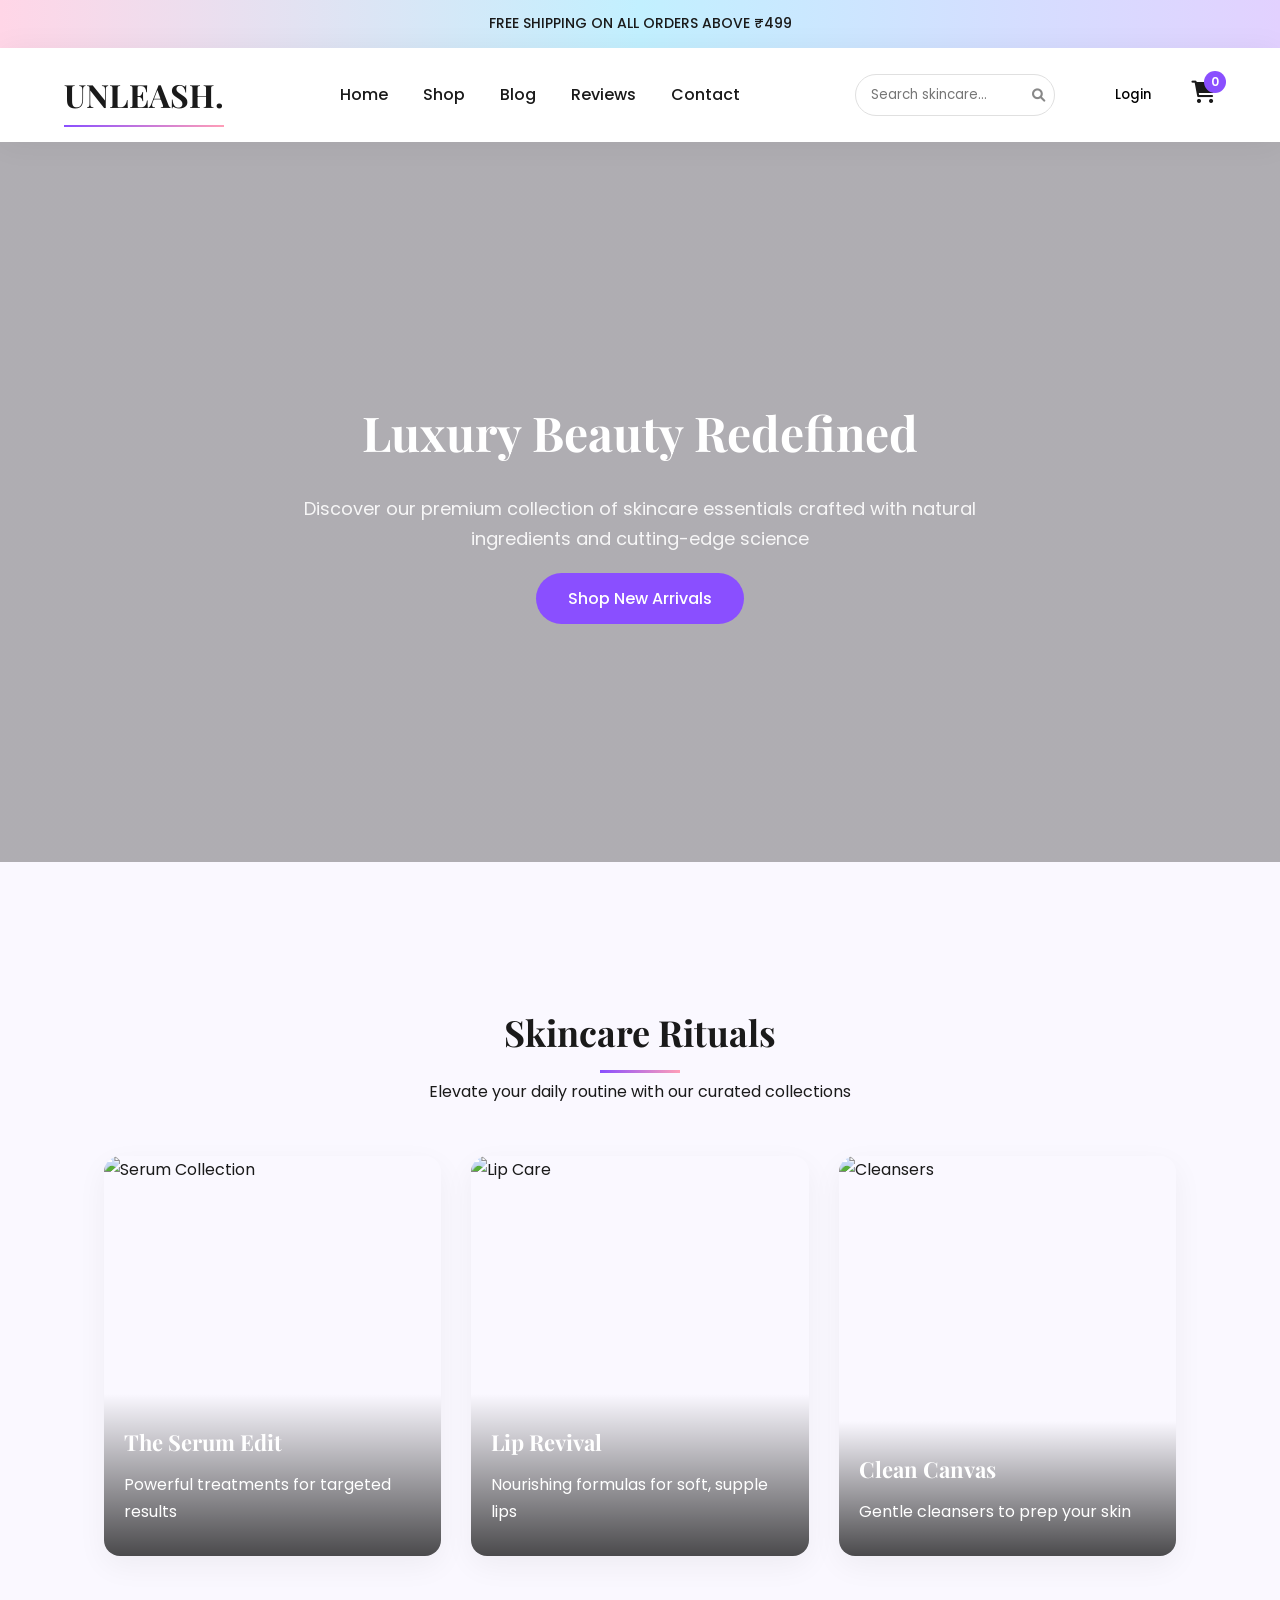
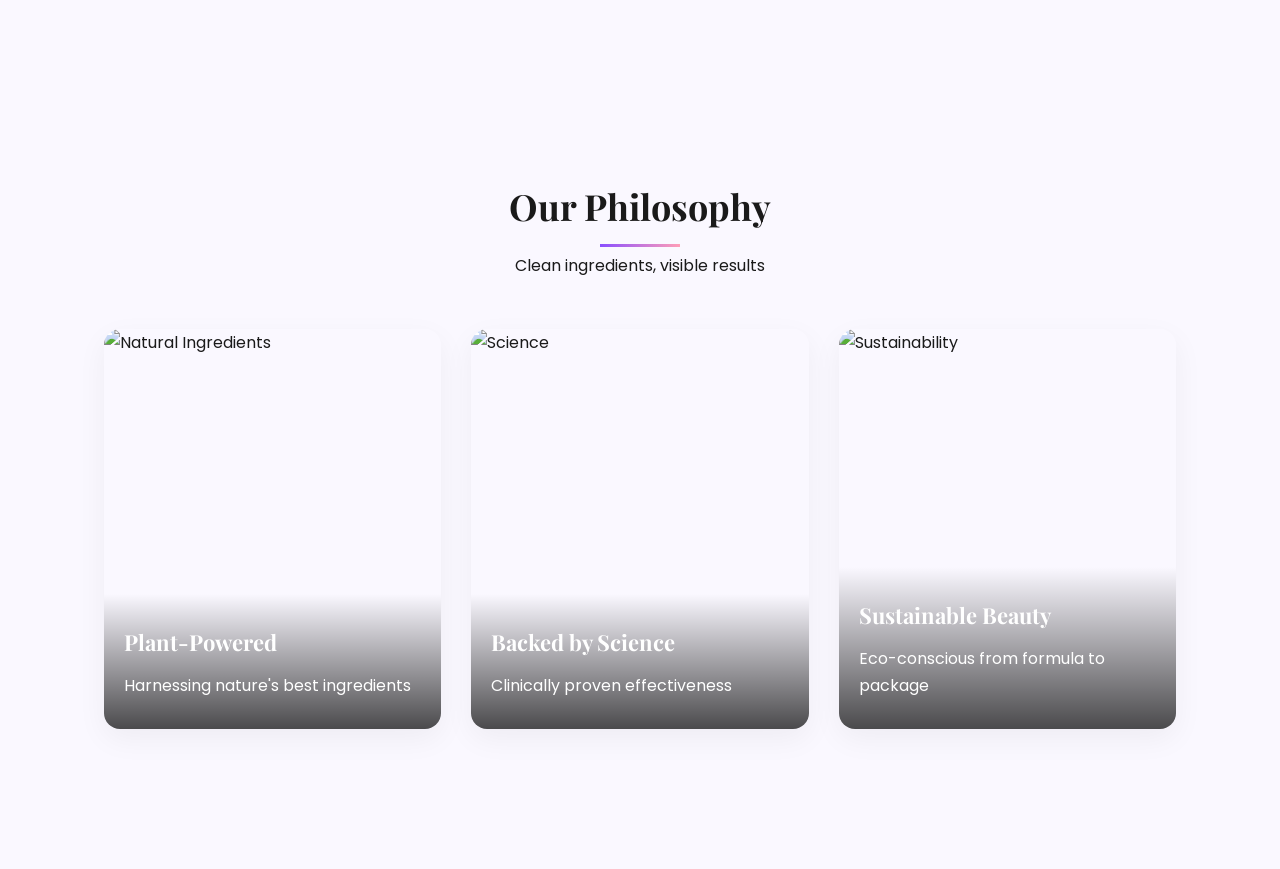
==== index.html @ 8f6ddcfb "Add files via upload" ====
<!DOCTYPE html>
<html lang="en">
  <head>
    <meta charset="UTF-8" />
    <meta name="viewport" content="width=device-width, initial-scale=1.0" />
    <title>UNLEASH. | Luxury Skincare</title>
    <link
      href="https://fonts.googleapis.com/css2?family=Playfair+Display:wght@400;500;700&family=Poppins:wght@300;400;500;600&display=swap"
      rel="stylesheet"
    />
    <link
      rel="stylesheet"
      href="https://cdnjs.cloudflare.com/ajax/libs/font-awesome/6.0.0-beta3/css/all.min.css"
    />
    <script src="../static/cart.js"></script>

    <style>
      :root {
        --primary: #8a4fff;
        --primary-light: #b18aff;
        --primary-pastel: #f0e6ff;
        --secondary: #ff9eb7;
        --dark: #1a1a1a;
        --light: #ffffff;
        --gray: #888888;
        --light-bg: #faf8ff;
      }

      * {
        box-sizing: border-box;
        margin: 0;
        padding: 0;
      }

      body {
        font-family: "Poppins", sans-serif;
        background-color: var(--light-bg);
        color: var(--dark);
        line-height: 1.7;
      }

      /* Top Bar */
      .top-bar {
        background: linear-gradient(to right, #ffd6e7, #c2f0ff, #e2d1ff);
        text-align: center;
        padding: 12px;
        font-size: 14px;
        font-weight: 500;
      }

      /* Navbar */
      .navbar {
        display: flex;
        justify-content: space-between;
        align-items: center;
        padding: 20px 5%;
        background: var(--light);
        position: sticky;
        top: 0;
        z-index: 1000;
        box-shadow: 0 2px 30px rgba(0, 0, 0, 0.05);
      }

      .logo {
        font-family: "Playfair Display", serif;
        font-size: 32px;
        font-weight: 700;
        position: relative;
      }

      .logo::after {
        content: "";
        position: absolute;
        bottom: -5px;
        left: 0;
        width: 100%;
        height: 2px;
        background: linear-gradient(to right, var(--primary), var(--secondary));
      }

      .nav-links {
        display: flex;
        gap: 35px;
      }

      .nav-links a {
        position: relative;
        text-decoration: none;
        color: var(--dark);
        font-weight: 500;
        transition: all 0.3s ease;
      }

      .nav-links a:hover {
        color: var(--primary);
      }

      .nav-links a::after {
        content: "";
        position: absolute;
        bottom: -5px;
        left: 0;
        width: 0;
        height: 2px;
        background-color: var(--primary);
        transition: width 0.3s ease;
      }

      .nav-links a:hover::after {
        width: 100%;
      }

      /* Search Bar */
      .search-container {
        position: relative;
        margin-right: 20px;
      }

      .search-container input {
        padding: 10px 15px;
        border: 1px solid #e0e0e0;
        border-radius: 25px;
        width: 200px;
        font-family: "Poppins", sans-serif;
        transition: all 0.3s ease;
      }

      .search-container input:focus {
        outline: none;
        border-color: var(--primary);
        box-shadow: 0 0 0 2px var(--primary-pastel);
      }

      .search-container button {
        position: absolute;
        right: 10px;
        top: 50%;
        transform: translateY(-50%);
        background: none;
        border: none;
        cursor: pointer;
        color: var(--gray);
      }

      /* Login and Cart - Enhanced Styles */
      .nav-icons {
        display: flex;
        align-items: center;
        gap: 20px;
      }

      .login-btn {
        font-weight: 500;
        cursor: pointer;
        transition: color 0.3s ease;
        background: none;
        border: none;
        font-family: "Poppins", sans-serif;
        padding: 8px 20px;
        border-radius: 20px;
        transition: all 0.3s ease;
      }

      .login-btn:hover {
        color: var(--light);
        background-color: var(--primary);
      }

      /* Enhanced Cart Styles */
      .cart-icon {
        position: relative;
        cursor: pointer;
        transition: transform 0.3s ease;
      }

      .cart-icon:hover {
        transform: translateY(-2px);
      }

      .cart-icon i {
        font-size: 22px;
        color: var(--dark);
        transition: color 0.3s ease;
      }

      .cart-icon:hover i {
        color: var(--primary);
      }

      .cart-count {
        position: absolute;
        top: -10px;
        right: -10px;
        background-color: var(--primary);
        color: var(--light);
        width: 22px;
        height: 22px;
        border-radius: 50%;
        display: flex;
        align-items: center;
        justify-content: center;
        font-size: 12px;
        font-weight: 600;
        transition: all 0.3s ease;
      }

      .cart-icon:hover .cart-count {
        transform: scale(1.1);
        background-color: var(--secondary);
      }

      /* Cart Dropdown - New Styles */
      .cart-dropdown {
        position: absolute;
        right: 0;
        top: 100%;
        width: 350px;
        background: white;
        border: 1px solid #eee;
        border-radius: 8px;
        box-shadow: 0 10px 25px rgba(0, 0, 0, 0.1);
        padding: 20px;
        display: none;
        z-index: 1000;
        margin-top: 10px;
      }

      .cart-icon:hover .cart-dropdown {
        display: block;
        animation: fadeIn 0.3s ease;
      }

      .cart-items {
        max-height: 300px;
        overflow-y: auto;
        margin-bottom: 15px;
      }

      .cart-item {
        display: flex;
        margin-bottom: 15px;
        padding-bottom: 15px;
        border-bottom: 1px solid #f5f5f5;
      }

      .cart-item img {
        width: 60px;
        height: 60px;
        object-fit: cover;
        margin-right: 15px;
        border-radius: 4px;
      }

      .cart-item-details {
        flex: 1;
      }

      .cart-item-title {
        font-weight: 500;
        margin-bottom: 5px;
        color: var(--dark);
      }

      .cart-item-price {
        color: var(--primary);
        font-weight: 600;
      }

      .cart-total {
        margin-top: 15px;
        padding-top: 15px;
        border-top: 1px solid #eee;
        display: flex;
        justify-content: space-between;
        font-weight: 600;
      }

      .checkout-btn {
        width: 100%;
        padding: 12px;
        background: linear-gradient(to right, var(--primary), var(--secondary));
        color: white;
        border: none;
        border-radius: 8px;
        font-size: 16px;
        font-weight: 500;
        cursor: pointer;
        transition: all 0.3s ease;
        margin-top: 15px;
      }

      .checkout-btn:hover {
        transform: translateY(-2px);
        box-shadow: 0 5px 15px rgba(138, 79, 255, 0.3);
      }

      .empty-cart {
        text-align: center;
        padding: 20px;
        color: var(--gray);
      }

      /* Login Popup */
      .overlay {
        position: fixed;
        top: 0;
        left: 0;
        width: 100%;
        height: 100%;
        background-color: rgba(0, 0, 0, 0.5);
        z-index: 1001;
        opacity: 0;
        visibility: hidden;
        transition: all 0.3s ease;
      }

      .overlay.active {
        opacity: 1;
        visibility: visible;
      }

      .login-popup {
        position: fixed;
        top: 50%;
        left: 50%;
        transform: translate(-50%, -50%) scale(0.9);
        background-color: var(--light);
        padding: 40px;
        border-radius: 15px;
        box-shadow: 0 15px 40px rgba(0, 0, 0, 0.1);
        z-index: 1002;
        opacity: 0;
        visibility: hidden;
        transition: all 0.3s ease;
        max-width: 400px;
        width: 90%;
      }

      .login-popup.active {
        opacity: 1;
        visibility: visible;
        transform: translate(-50%, -50%) scale(1);
      }

      .login-popup h2 {
        font-family: "Playfair Display", serif;
        font-size: 28px;
        margin-bottom: 25px;
        text-align: center;
        color: var(--dark);
      }

      .close-btn {
        position: absolute;
        top: 15px;
        right: 20px;
        font-size: 24px;
        cursor: pointer;
        color: var(--gray);
        transition: color 0.3s ease;
      }

      .close-btn:hover {
        color: var(--dark);
      }

      .login-popup input {
        width: 100%;
        padding: 12px 15px;
        margin-bottom: 20px;
        border: 1px solid #e0e0e0;
        border-radius: 8px;
        font-family: "Poppins", sans-serif;
        transition: all 0.3s ease;
      }

      .login-popup input:focus {
        outline: none;
        border-color: var(--primary);
        box-shadow: 0 0 0 2px var(--primary-pastel);
      }

      .login-popup button {
        width: 100%;
        padding: 14px;
        background: linear-gradient(to right, var(--primary), var(--secondary));
        color: var(--light);
        border: none;
        border-radius: 8px;
        font-size: 16px;
        font-weight: 500;
        cursor: pointer;
        transition: all 0.3s ease;
        margin-bottom: 20px;
      }

      .login-popup button:hover {
        transform: translateY(-2px);
        box-shadow: 0 10px 20px rgba(138, 79, 255, 0.2);
      }

      .signup-link {
        text-align: center;
        color: var(--gray);
      }

      .signup-link a {
        color: var(--primary);
        font-weight: 500;
        text-decoration: none;
        transition: color 0.3s ease;
      }

      .signup-link a:hover {
        color: var(--secondary);
      }

      /* Hero Section */
      .hero-section {
        height: 80vh;
        background: linear-gradient(rgba(0, 0, 0, 0.3), rgba(0, 0, 0, 0.3)),
          url("https://images.unsplash.com/photo-1570172619644-dfd03ed5d881?ixlib=rb-4.0.3&ixid=M3wxMjA3fDB8MHxwaG90by1wYWdlfHx8fGVufDB8fHx8fA%3D%3D&auto=format&fit=crop&w=1170&q=80")
            center/cover;
        display: flex;
        align-items: center;
        justify-content: center;
        text-align: center;
        color: var(--light);
        margin-bottom: 60px;
      }

      .hero-content {
        max-width: 800px;
        padding: 0 20px;
      }

      .hero-content h1 {
        font-family: "Playfair Display", serif;
        font-size: 48px;
        font-weight: 700;
        margin-bottom: 20px;
      }

      .hero-content p {
        font-size: 18px;
        margin-bottom: 30px;
        opacity: 0.9;
      }

      .shop-now-btn {
        background: var(--primary);
        color: var(--light);
        border: none;
        padding: 14px 32px;
        border-radius: 30px;
        font-size: 16px;
        font-weight: 500;
        cursor: pointer;
        transition: all 0.3s ease;
        text-decoration: none;
      }

      .shop-now-btn:hover {
        background: var(--dark);
        transform: translateY(-3px);
        box-shadow: 0 10px 20px rgba(0, 0, 0, 0.1);
      }

      /* Content Sections */
      .content-section {
        padding: 80px 5%;
        max-width: 1200px;
        margin: 0 auto;
      }

      .section-title {
        text-align: center;
        margin-bottom: 50px;
      }

      .section-title h2 {
        font-family: "Playfair Display", serif;
        font-size: 36px;
        font-weight: 700;
        position: relative;
        display: inline-block;
        margin-bottom: 15px;
      }

      .section-title h2::after {
        content: "";
        position: absolute;
        bottom: -10px;
        left: 50%;
        transform: translateX(-50%);
        width: 80px;
        height: 3px;
        background: linear-gradient(to right, var(--primary), var(--secondary));
      }

      .image-grid {
        display: grid;
        grid-template-columns: repeat(3, 1fr);
        gap: 30px;
        margin-bottom: 60px;
      }

      .image-card {
        position: relative;
        border-radius: 16px;
        overflow: hidden;
        height: 400px;
        box-shadow: 0 10px 30px rgba(0, 0, 0, 0.05);
        transition: transform 0.4s ease;
      }

      .image-card:hover {
        transform: translateY(-10px);
      }

      .image-card img {
        width: 100%;
        height: 100%;
        object-fit: cover;
        transition: transform 0.8s ease;
      }

      .image-card:hover img {
        transform: scale(1.05);
      }

      .image-overlay {
        position: absolute;
        bottom: 0;
        left: 0;
        right: 0;
        background: linear-gradient(to top, rgba(0, 0, 0, 0.7), transparent);
        padding: 30px 20px;
        color: white;
      }

      .image-overlay h3 {
        font-family: "Playfair Display", serif;
        font-size: 22px;
        margin-bottom: 10px;
      }

      /* Add to Cart Confirmation */
      .add-to-cart-confirmation {
        position: fixed;
        bottom: 20px;
        right: 20px;
        background: rgba(0, 0, 0, 0.8);
        color: white;
        padding: 12px 20px;
        border-radius: 8px;
        font-size: 14px;
        z-index: 1000;
        display: flex;
        align-items: center;
        gap: 10px;
        transform: translateY(100px);
        opacity: 0;
        transition: all 0.3s ease;
      }

      .add-to-cart-confirmation.show {
        transform: translateY(0);
        opacity: 1;
      }

      .add-to-cart-confirmation i {
        color: var(--secondary);
      }

      /* Responsive */
      @media (max-width: 900px) {
        .image-grid {
          grid-template-columns: repeat(2, 1fr);
        }

        .search-container input {
          width: 150px;
        }

        .cart-dropdown {
          width: 300px;
          right: -50px;
        }
      }

      @media (max-width: 768px) {
        .nav-links {
          display: none;
        }

        .hero-content h1 {
          font-size: 36px;
        }
      }

      @media (max-width: 600px) {
        .image-grid {
          grid-template-columns: 1fr;
        }

        .search-container {
          display: none;
        }

        .cart-dropdown {
          width: 280px;
          right: -80px;
        }
      }

      @keyframes fadeIn {
        from {
          opacity: 0;
          transform: translateY(10px);
        }
        to {
          opacity: 1;
          transform: translateY(0);
        }
      }
    </style>
  </head>

  <body>
    <div class="top-bar">FREE SHIPPING ON ALL ORDERS ABOVE ₹499</div>

    <div class="navbar">
      <a
        href="index.html"
        class="logo"
        style="color: inherit; text-decoration: none"
        >UNLEASH.</a
      >

      <div class="nav-links">
        <a href="index.html">Home</a>
        <a href="products.html">Shop</a>
        <a href="blogPage.html">Blog</a>
        <a href="reviews.html">Reviews</a>
        <a href="contact.html">Contact</a>
      </div>

      <div class="nav-icons">
        <form class="search-container" action="search.html" method="GET">
          <input
            type="text"
            name="query"
            placeholder="Search skincare..."
            required
          />
          <button type="submit"><i class="fas fa-search"></i></button>
        </form>

        <button class="login-btn" onclick="openLogin()">Login</button>

        <div class="cart-icon">
          <a href="cart.html">
            <i class="fas fa-shopping-cart"></i>
            <span id="cart-count" class="cart-count">0</span>
          </a>
          <!-- Cart Dropdown -->
          <div class="cart-dropdown">
            <div class="cart-items" id="cart-dropdown-items">
              <div class="empty-cart">Your cart is empty</div>
            </div>
            <div class="cart-total">
              <span>Total:</span>
              <span id="cart-total">₹0</span>
            </div>
            <button
              class="checkout-btn"
              onclick="window.location.href='cart.html'"
            >
              Checkout
            </button>
          </div>
        </div>
      </div>
    </div>

    <div class="hero-section">
      <div class="hero-content">
        <h1>Luxury Beauty Redefined</h1>
        <p>
          Discover our premium collection of skincare essentials crafted with
          natural ingredients and cutting-edge science
        </p>
        <a href="products.html" class="shop-now-btn">Shop New Arrivals</a>
      </div>
    </div>

    <div class="content-section">
      <div class="section-title">
        <h2>Skincare Rituals</h2>
        <p>Elevate your daily routine with our curated collections</p>
      </div>

      <div class="image-grid">
        <div class="image-card">
          <img
            src="https://i.postimg.cc/bwkrK6HM/IMG-20250308-WA0040.jpg"
            alt="Serum Collection"
          />
          <div class="image-overlay">
            <h3>The Serum Edit</h3>
            <p>Powerful treatments for targeted results</p>
          </div>
        </div>

        <div class="image-card">
          <img
            src="https://i.postimg.cc/MHwXZ165/IMG-20250308-WA0041.jpg"
            alt="Lip Care"
          />
          <div class="image-overlay">
            <h3>Lip Revival</h3>
            <p>Nourishing formulas for soft, supple lips</p>
          </div>
        </div>

        <div class="image-card">
          <img
            src="https://unsplash.com/photos/zhhSRXohD9U/download"
            alt="Cleansers"
          />
          <div class="image-overlay">
            <h3>Clean Canvas</h3>
            <p>Gentle cleansers to prep your skin</p>
          </div>
        </div>
      </div>
    </div>

    <div class="content-section">
      <div class="section-title">
        <h2>Our Philosophy</h2>
        <p>Clean ingredients, visible results</p>
      </div>

      <div class="image-grid">
        <div class="image-card">
          <img
            src="https://unsplash.com/photos/c8wcmi9Ei3Y/download"
            alt="Natural Ingredients"
          />
          <div class="image-overlay">
            <h3>Plant-Powered</h3>
            <p>Harnessing nature's best ingredients</p>
          </div>
        </div>

        <div class="image-card">
          <img
            src="https://i.postimg.cc/nz2f7mK0/IMG-20250308-WA0034.jpg"
            alt="Science"
          />
          <div class="image-overlay">
            <h3>Backed by Science</h3>
            <p>Clinically proven effectiveness</p>
          </div>
        </div>

        <div class="image-card">
          <img
            src="https://images.unsplash.com/photo-1570172619644-dfd03ed5d881?ixlib=rb-4.0.3&ixid=M3wxMjA3fDB8MHxwaG90by1wYWdlfHx8fGVufDB8fHx8fA%3D%3D&auto=format&fit=crop&w=1170&q=80"
            alt="Sustainability"
          />
          <div class="image-overlay">
            <h3>Sustainable Beauty</h3>
            <p>Eco-conscious from formula to package</p>
          </div>
        </div>
      </div>
    </div>

    <!-- Login Popup -->
    <div class="overlay" id="overlay" onclick="closeLogin()"></div>
    <div class="login-popup" id="loginPopup">
      <h2>Login</h2>
      <span class="close-btn" onclick="closeLogin()">&#10005;</span>
      <input type="text" placeholder="Username" aria-label="Username" />
      <input type="password" placeholder="Password" aria-label="Password" />
      <button onclick="validateLogin()">Login</button>
      <div class="signup-link">
        <p>Don't have an account? <a href="signup.html">Sign up</a></p>
      </div>
    </div>

    <!-- Add to Cart Confirmation -->
    <div class="add-to-cart-confirmation" id="addToCartConfirmation">
      <i class="fas fa-check-circle"></i>
      <span>Item added to cart!</span>
    </div>

    <script>
      // Login Popup Functionality
      function openLogin() {
        document.getElementById("overlay").classList.add("active");
        document.getElementById("loginPopup").classList.add("active");
      }

      function closeLogin() {
        document.getElementById("overlay").classList.remove("active");
        document.getElementById("loginPopup").classList.remove("active");
      }

      function validateLogin() {
        // Add your login validation logic here
        alert("Login functionality would be implemented here");
        closeLogin();
      }

      // Close popup when clicking outside
      document.getElementById("overlay").addEventListener("click", closeLogin);

      // Cart functionality
      document.addEventListener("DOMContentLoaded", function () {
        // Update cart count on page load
        updateCartCount();

        // Sample cart items for demonstration
        const cartItems = [
          /* This would normally come from your cart.js */
        ];

        // Update cart dropdown
        updateCartDropdown();
      });

      function updateCartCount() {
        const cartCount = document.getElementById("cart-count");
        // Replace with actual cart count from your cart.js
        const count = cart.getTotalItems ? cart.getTotalItems() : 0;

        if (count > 0) {
          cartCount.textContent = count;
          cartCount.style.display = "flex";
        } else {
          cartCount.style.display = "none";
        }
      }

      function updateCartDropdown() {
        const cartDropdown = document.getElementById("cart-dropdown-items");
        // Replace with actual cart items from your cart.js
        const items = cart.getItems ? cart.getItems() : [];

        if (items.length === 0) {
          cartDropdown.innerHTML =
            '<div class="empty-cart">Your cart is empty</div>';
          document.getElementById("cart-total").textContent = "₹0";
          return;
        }

        let html = "";
        let total = 0;

        items.forEach((item) => {
          total += item.price * item.quantity;
          html += `
            <div class="cart-item">
              <img src="${item.image}" alt="${item.name}">
              <div class="cart-item-details">
                <div class="cart-item-title">${item.name}</div>
                <div class="cart-item-price">₹${item.price} x ${item.quantity}</div>
              </div>
            </div>
          `;
        });

        cartDropdown.innerHTML = html;
        document.getElementById("cart-total").textContent = `₹${total.toFixed(
          2
        )}`;
      }

      // Show add to cart confirmation
      function showAddToCartConfirmation() {
        const confirmation = document.getElementById("addToCartConfirmation");
        confirmation.classList.add("show");

        setTimeout(() => {
          confirmation.classList.remove("show");
        }, 3000);
      }

      // Example of how to trigger the confirmation
      // This would normally be called when adding an item to cart
      // document.querySelector('.add-to-cart-btn').addEventListener('click', showAddToCartConfirmation);
    </script>
  </body>
</html>
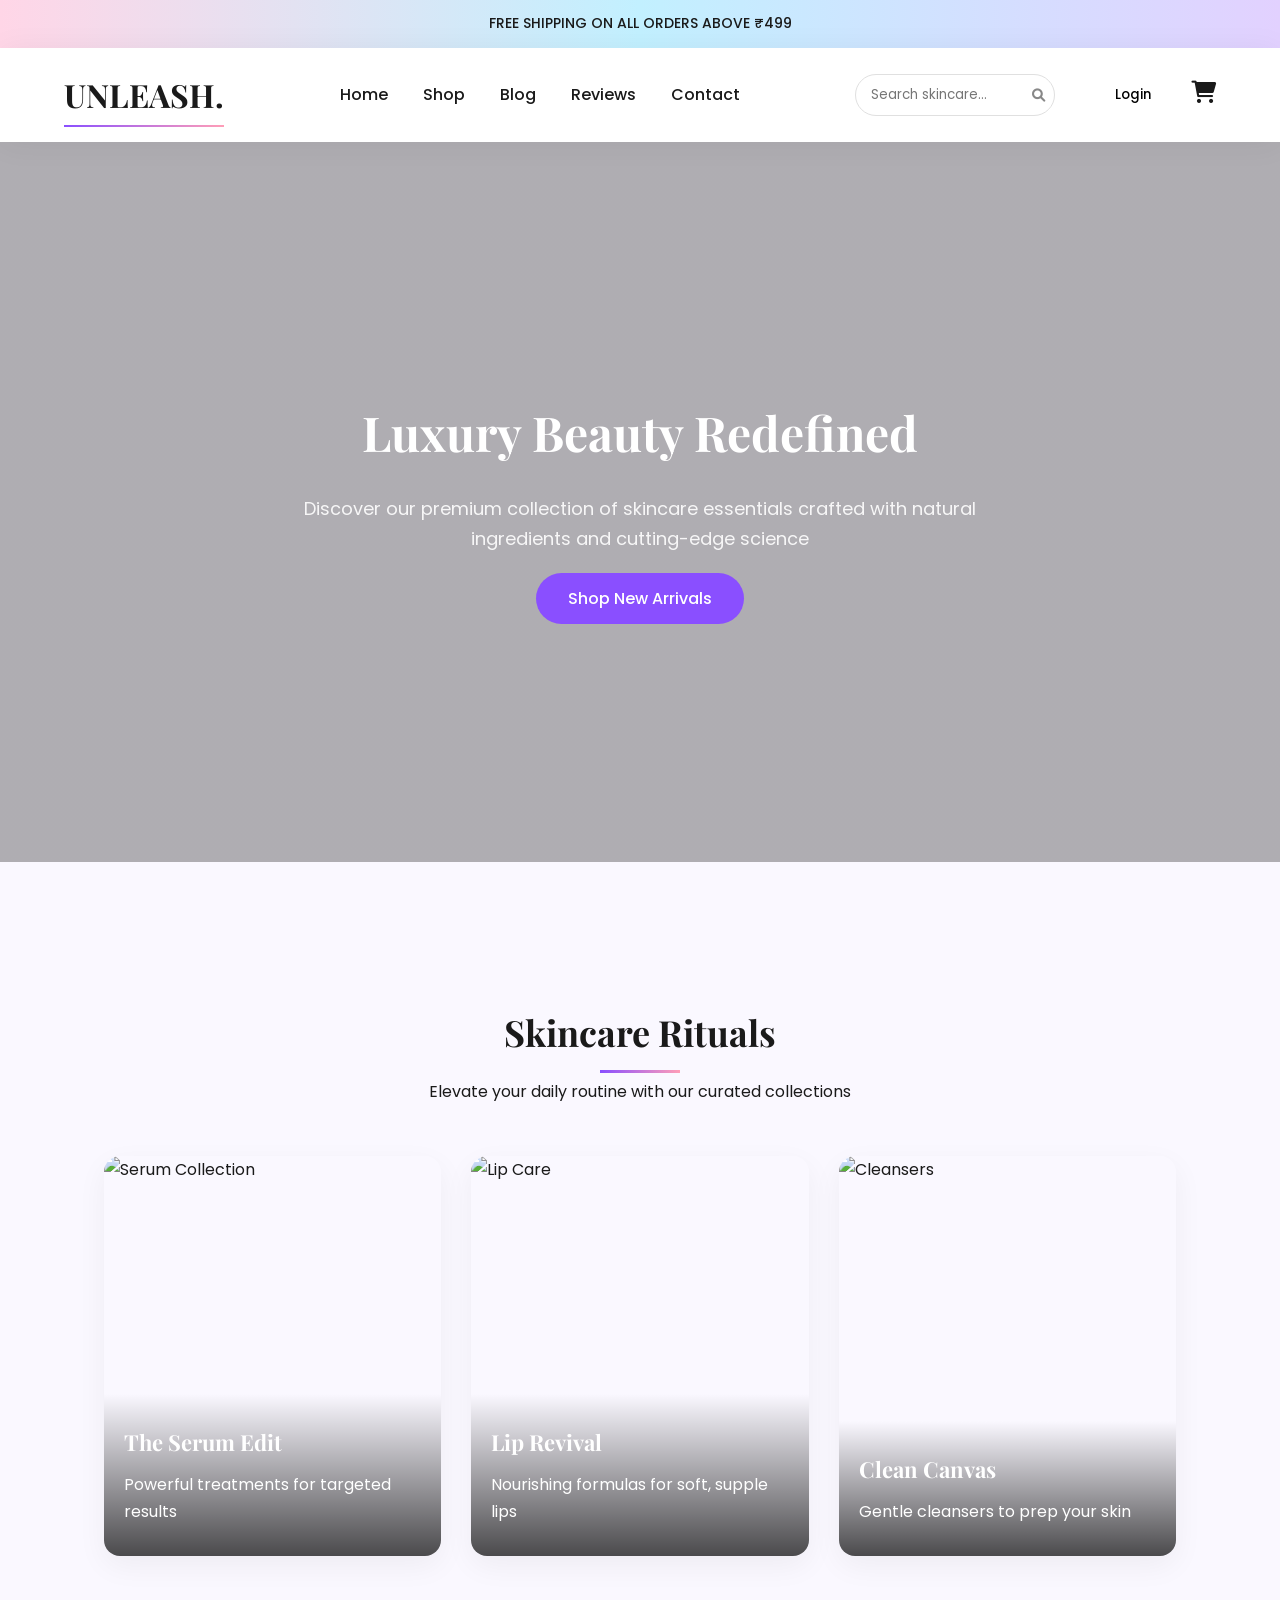
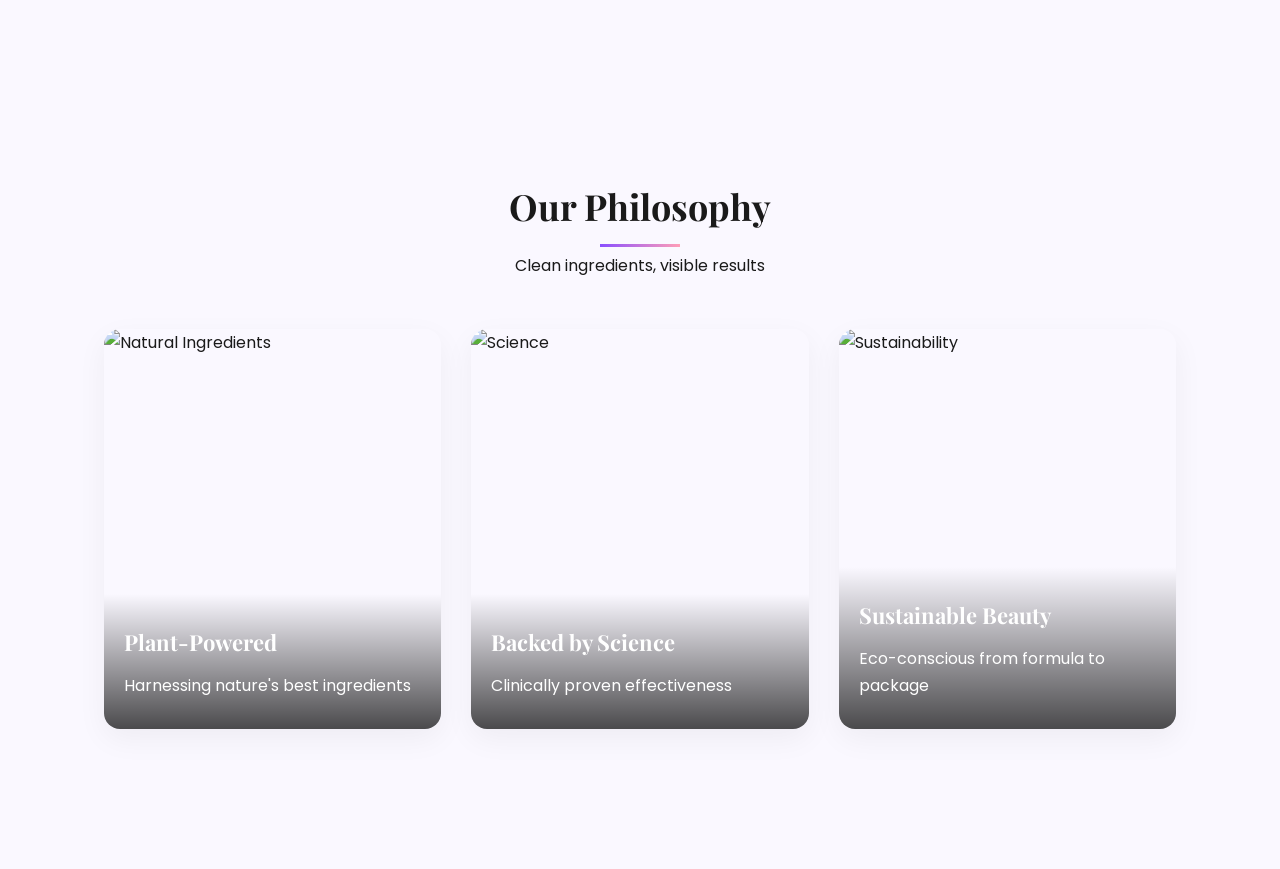
==== commit ea8b0e15: "Update index.html" ====
--- a/index.html
+++ b/index.html
@@ -12,7 +12,7 @@
       rel="stylesheet"
       href="https://cdnjs.cloudflare.com/ajax/libs/font-awesome/6.0.0-beta3/css/all.min.css"
     />
-    <script src="../static/cart.js"></script>
+    <script src="cart.js"></script>
 
     <style>
       :root {
@@ -896,3 +896,4 @@
     </script>
   </body>
 </html>
+
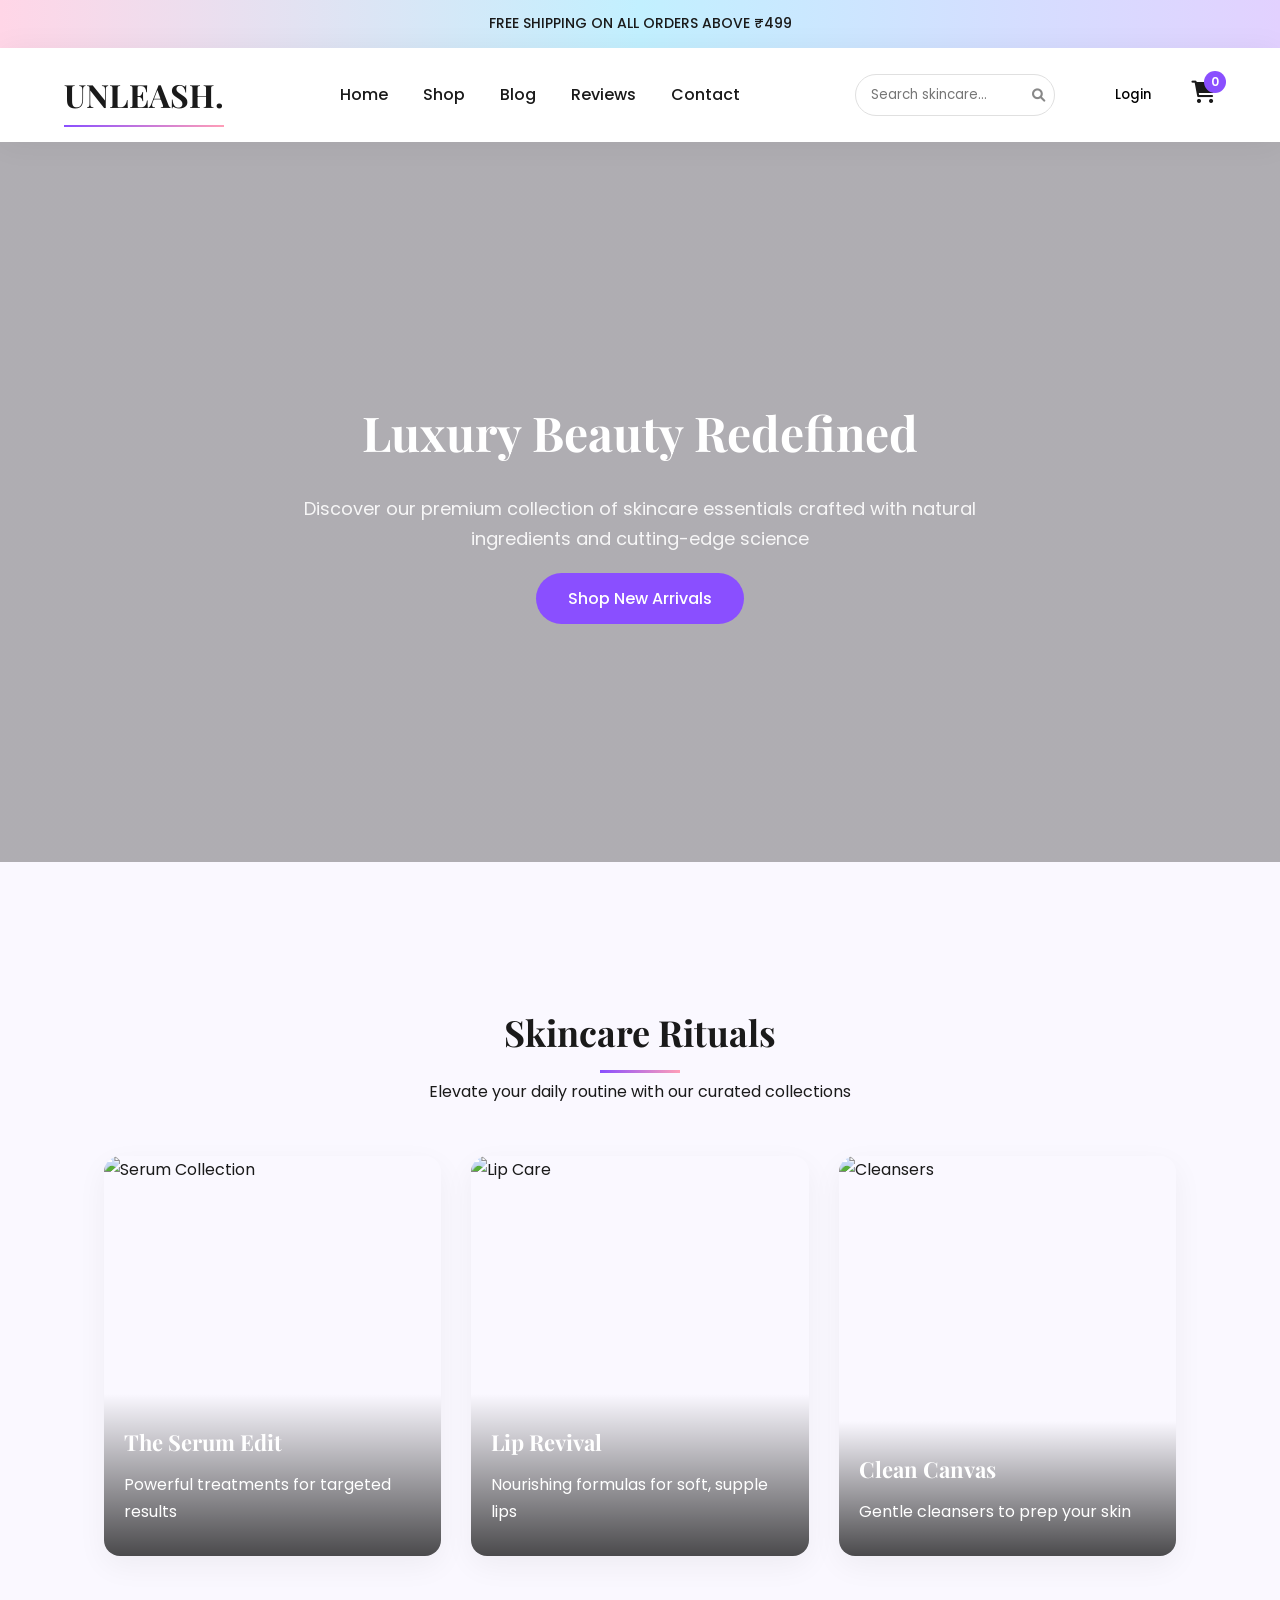
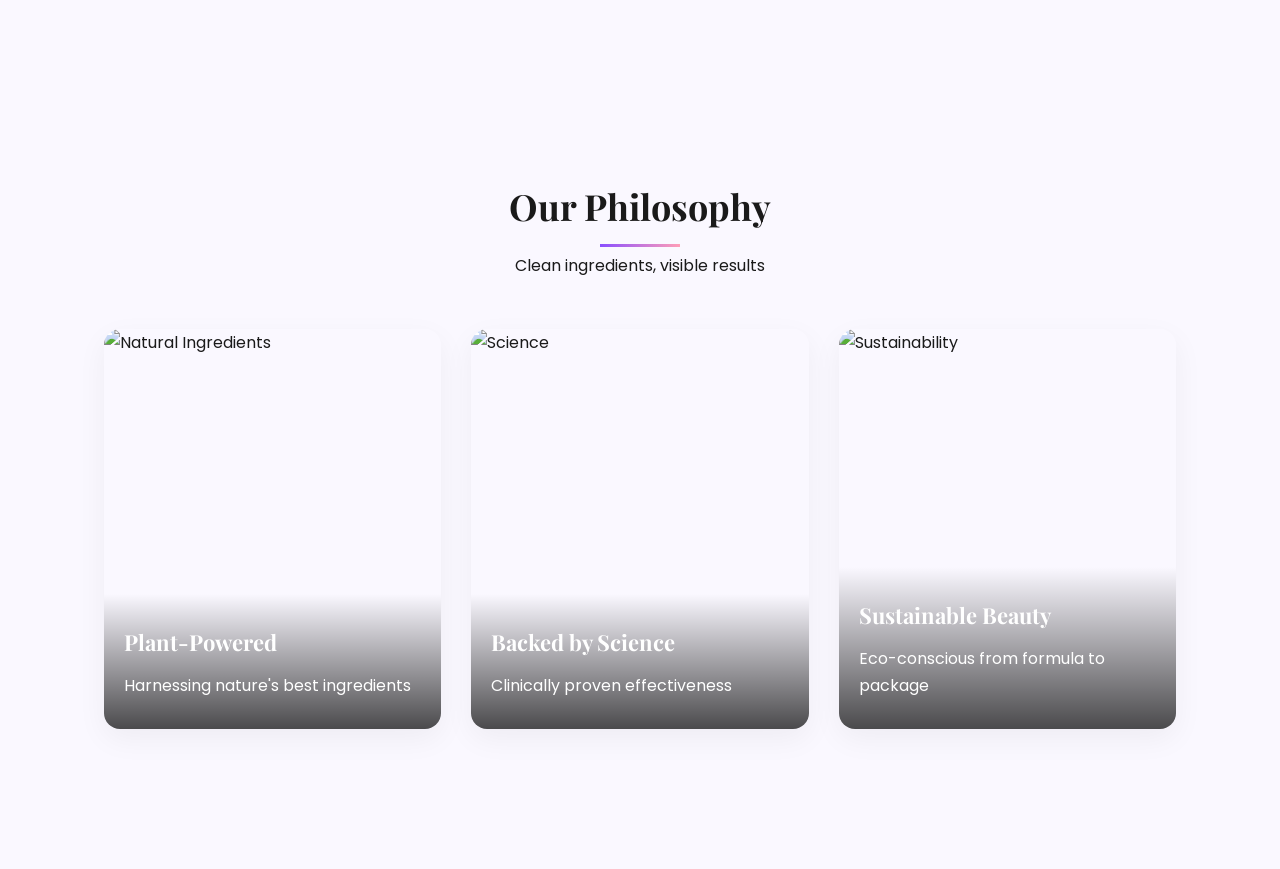
==== commit fefa849d: "Update index.html" ====
--- a/index.html
+++ b/index.html
@@ -12,7 +12,7 @@
       rel="stylesheet"
       href="https://cdnjs.cloudflare.com/ajax/libs/font-awesome/6.0.0-beta3/css/all.min.css"
     />
-    <script src="cart.js"></script>
+    <script src="mainCart.js"></script>
 
     <style>
       :root {
@@ -897,3 +897,4 @@
   </body>
 </html>
 
+
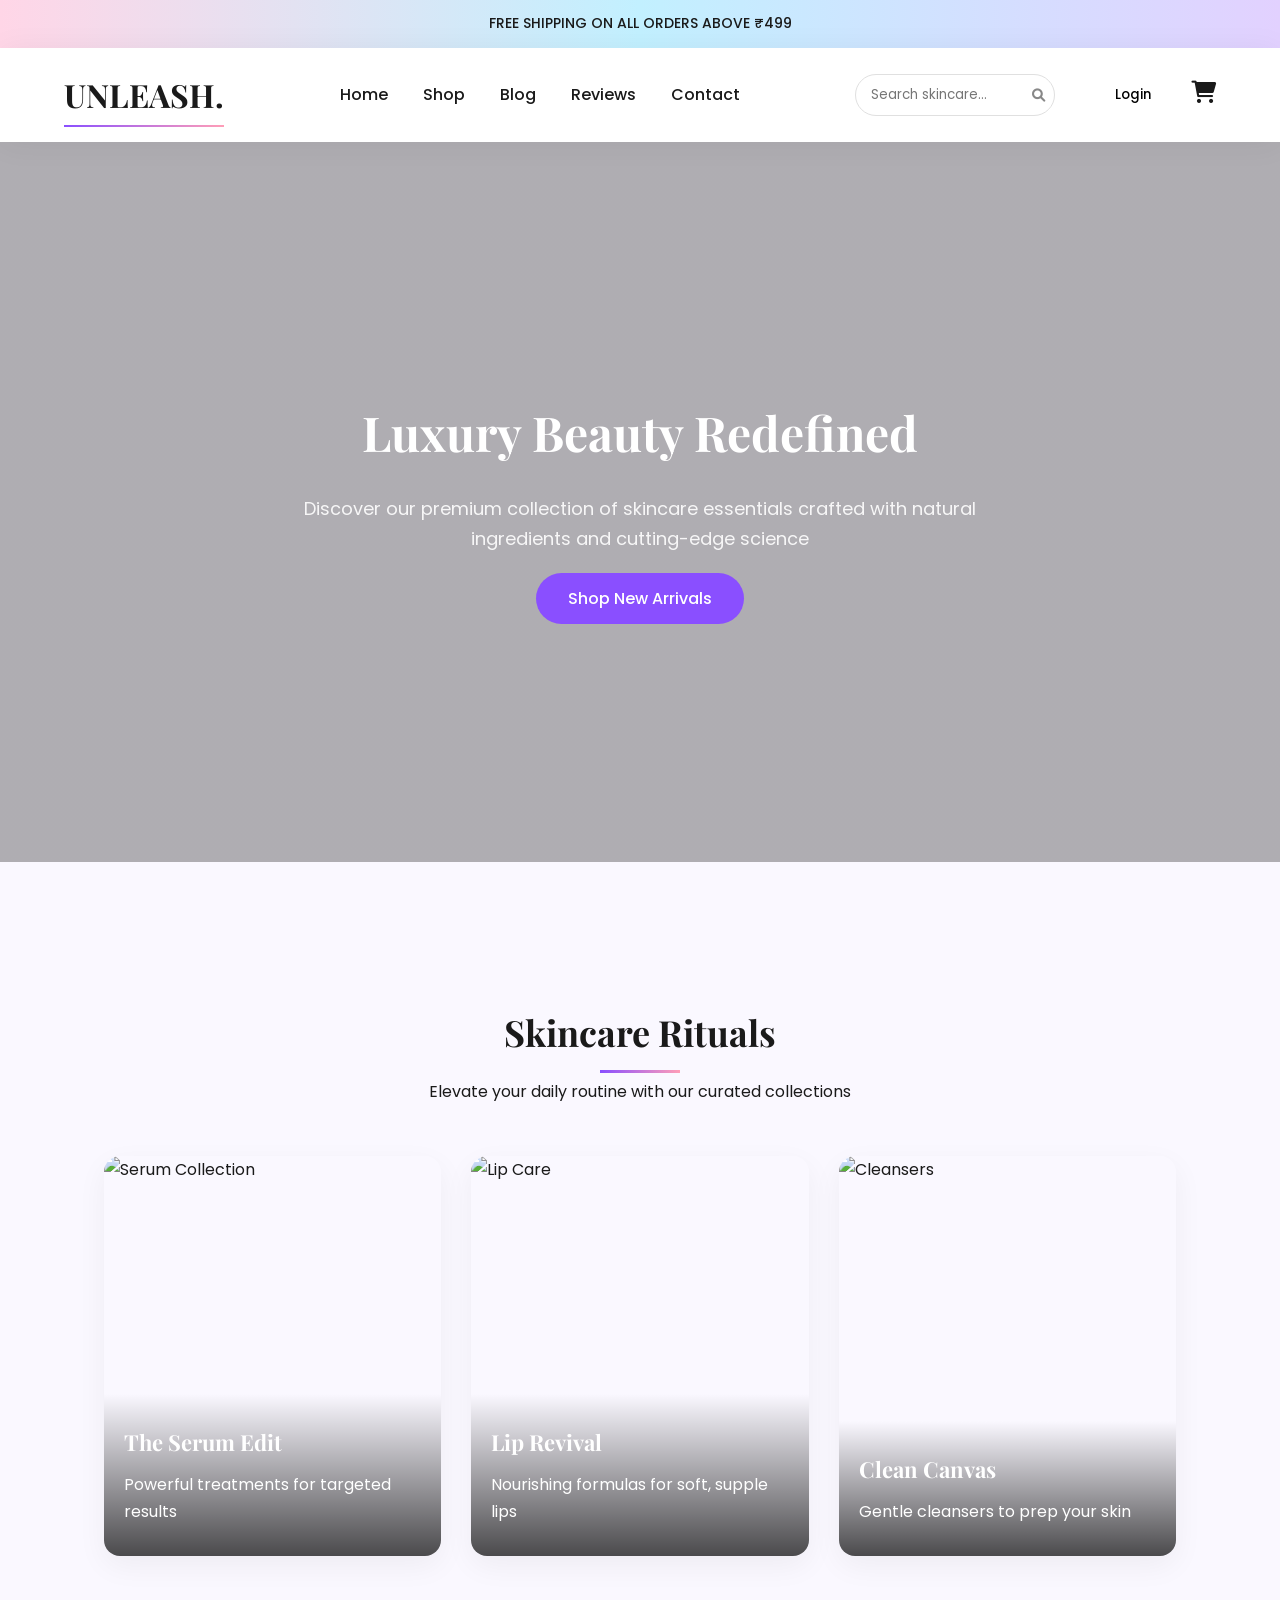
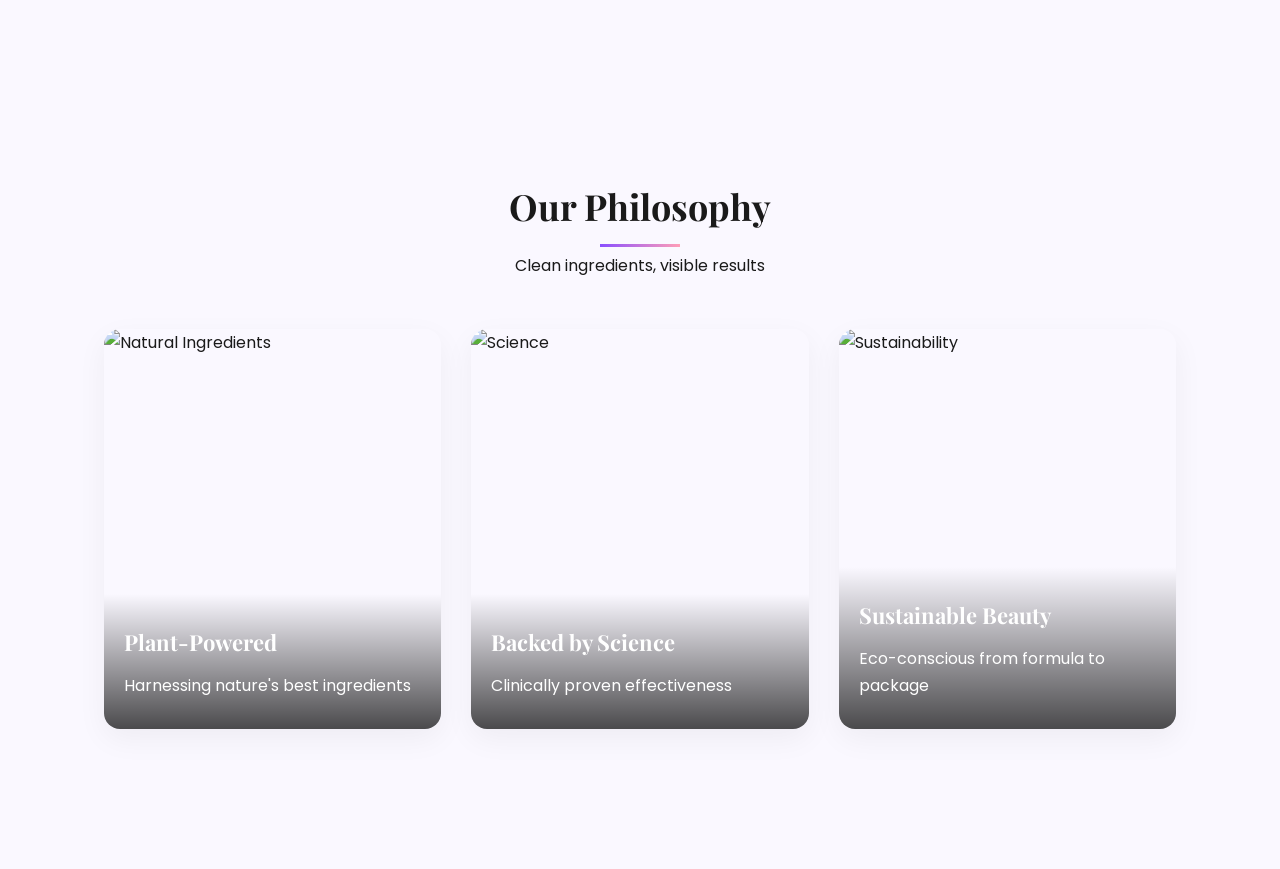
==== commit 7453edb2: "Update index.html" ====
--- a/index.html
+++ b/index.html
@@ -13,7 +13,7 @@
       href="https://cdnjs.cloudflare.com/ajax/libs/font-awesome/6.0.0-beta3/css/all.min.css"
     />
     <script src="mainCart.js"></script>
-
+<script src="cart.js"></script>
     <style>
       :root {
         --primary: #8a4fff;
